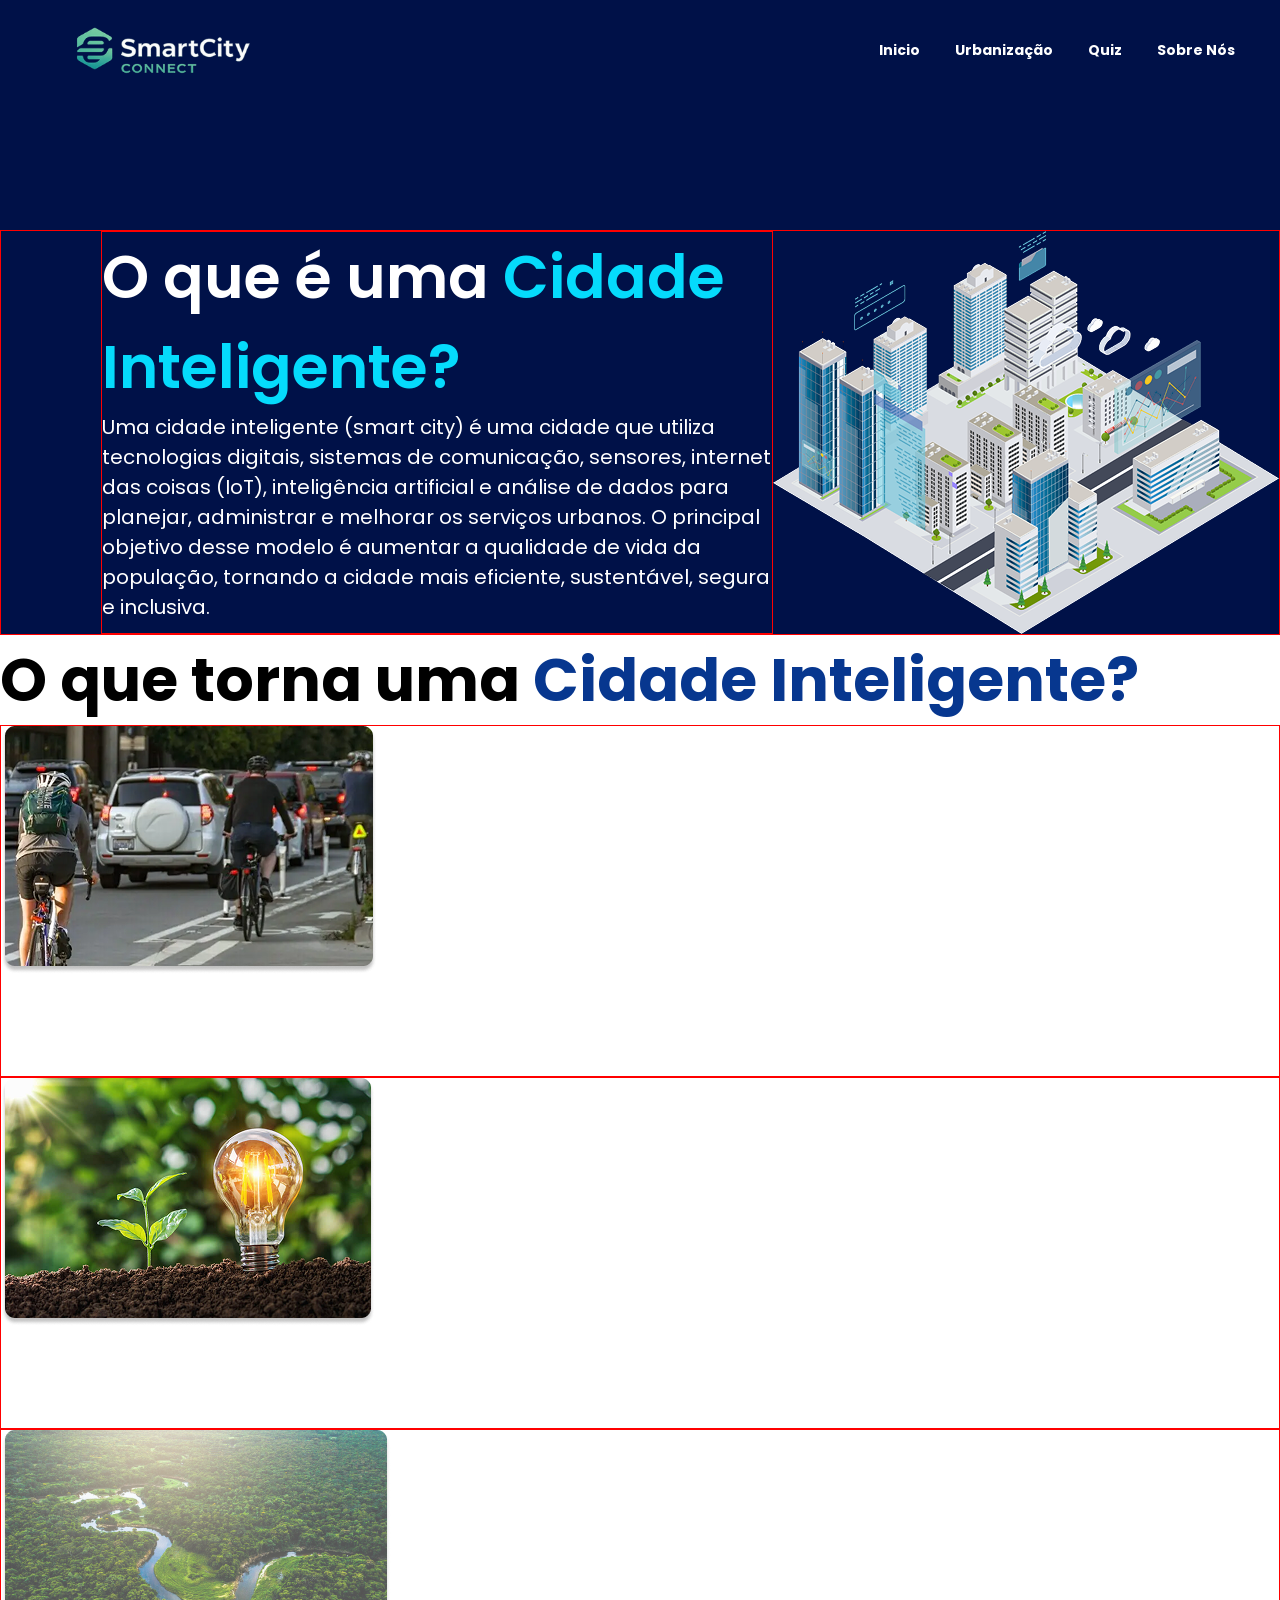
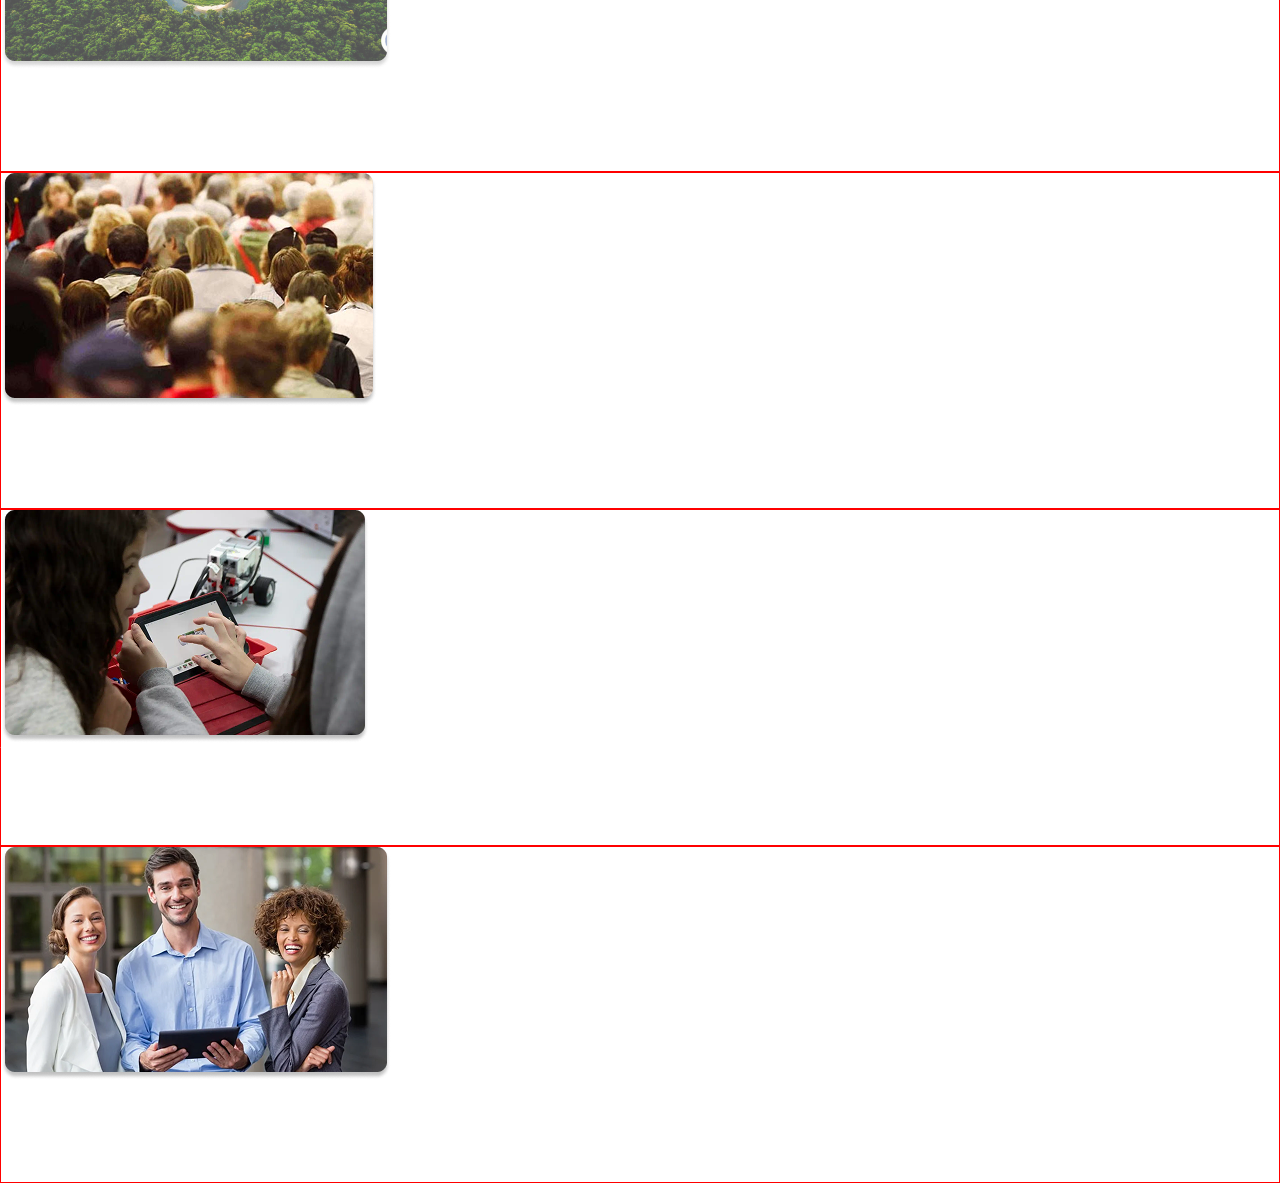
==== cidades.html @ 08e02baf "meio caminho andado" ====
<!DOCTYPE html>
<html lang="pt-BR">

<head>
    <meta charset="UTF-8">
    <meta name="viewport" content="width=device-width, initial-scale=1.0">
    <link
    href="https://fonts.googleapis.com/css2?family=Poppins:ital,wght@0,100;0,200;0,300;0,400;0,500;0,600;0,700;0,800;0,900;1,100;1,200;1,300;1,400;1,500;1,600;1,700;1,800;1,900&display=swap"
    rel="stylesheet">
    <link rel="shortcut icon" href="imgs/icone.png" type="image/x-icon">
    <link rel="stylesheet" href="cidades.css">
    <link rel="stylesheet" href="nav.css">
    <title>Cidades Inteligentes</title>
</head>

<body>
    <header>
        <img src="imgs/logo 1.png" alt="Logo">

        <nav>
            <a href="index.html">Inicio</a>
            <a href="">Urbanização</a>
            <a href="quiz.html">Quiz</a>
            <a href="">Sobre Nós</a>
        </nav>
    </header>

    <section class="cidadeEsperta">
        <div class="infoCidadeInteligente">
            <h1>O que é uma <span>Cidade Inteligente?</span></h1>
            <p>Uma cidade inteligente (smart city) é uma cidade que utiliza tecnologias digitais, sistemas de
                comunicação, sensores, internet das coisas (IoT), inteligência artificial e análise de dados para
                planejar, administrar e melhorar os serviços urbanos. O principal objetivo desse modelo é aumentar a
                qualidade de vida da população, tornando a cidade mais eficiente, sustentável, segura e inclusiva.</p>
        </div>
        <img src="imgs/cidadeSmart.png" alt="">
    </section>

    <section class="tornaInteligente">
        <h2>O que torna uma <span>Cidade Inteligente?</span></h2>
        <div>
            <img src="imgs/mobilidade.png" alt="">
            <h3>Mobilidade inteligente</h3>
            <ul>
                <li>Semáforos que se adaptam ao trânsito em tempo real</li>
                <li>Sistemas de transporte público conectados</li>
                <li>Aplicativo para informar rotas e horários</li>
            </ul>
        </div>
        <div>
            <img src="imgs/energia.png" alt="">
            <h3>Gestão eficiente de energia</h3>
            <ul>
                <li>Iluminação pública com leds e sensores</li>
                <li>Redes elétricas inteligentes (smart grids)</li>
                <li>Uso de energias renováveis</li>
            </ul>
        </div>
        <div>
            <img src="imgs/sustentabilide.png" alt="">
            <h3>Sustentbilidade ambiental</h3>
            <ul>
                <li>Monitoramento da qualidade do ar</li>
                <li>Gestão inteligente de resíduos</li>
                <li>Controle do consumo de água</li>
            </ul>
        </div>
        <div>
            <img src="imgs/cidadao.png" alt="">
            <h3>Participação cidadã</h3>
            <ul>
                <li>Ferramentas digitais para sugestões e reclamações</li>
                <li>Transparência na gestão pública</li>
                <li>Consultas públicas online</li>
            </ul>
        </div>
        <div>
            <img src="imgs/tecnologia.png" alt="">
            <h3>Tecnologia e conectividade</h3>
            <ul>
                <li>Internet de alta velocidade</li>
                <li>Sensores espalhados pela cidade para coletar dados</li>
                <li>Plataformas digitais para serviços públicos</li>
            </ul>
        </div>
        <div>
            <img src="imgs/servico.png" alt="">
            <h3>Serviços públicos eficientes</h3>
            <ul>
                <li>Saúde digital e telemedicina</li>
                <li>Segurança com monitoramento inteligente</li>
                <li>Atendimento ao cidadão por aplicativos e portais onlines</li>
            </ul>
        </div>
    </section>

</body>

</html>
---- cidades.css ----
* {
    margin: 0;
    padding: 0;
    box-sizing: border-box;
    font-size: 62.5%;
    color: white;
    font-family: 'Poppins', sans-serif;
}

body {
    min-height: 100vh;
    background: #001148;
}

h1{
    font-size: 6rem;
    font-weight: 600;
}

p, li{
    font-size: 2rem;
}

.infoCidadeInteligente {
    margin-left: 10rem;
    p {
        max-width: 68.5rem;
    }

    span {
        font-size: 6rem;
        font-weight: 600;
        color: #05DBFC;
    }
}

.cidadeEsperta {
    display: flex;
    border: solid 1px red;
}

div {
    border: 1px solid red;
}

.tornaInteligente {
    background: white;
    
    h2 {
        color: black;
        font-size: 6rem;
    }

    span {
        color: #07378F;
        font-size: 6rem;
    }
}
---- nav.css ----
header {
    width: 100%;
    height: 230px;
    padding: 10px 45px;
    display: flex;
    justify-content: space-between;
    align-items: center;
}


header img {
    height: 200px;      
    width: auto;
    display: block;
}


nav {
    display: flex;
    align-items: center;
    gap: 35px;
    margin-left: auto;
    align-self: flex-start;
    margin-top: 30px; 
}

nav a {
    text-decoration: none;
    color: white;
    font-size: 14px;
    font-weight: bold;
    transition: 0.2s ease;
}

nav a:hover {
    transform: scale(1.05);
}

.destaque {
    border: 1px solid #00ff9d;
    padding: 10px 16px;
    border-radius: 25px;
}
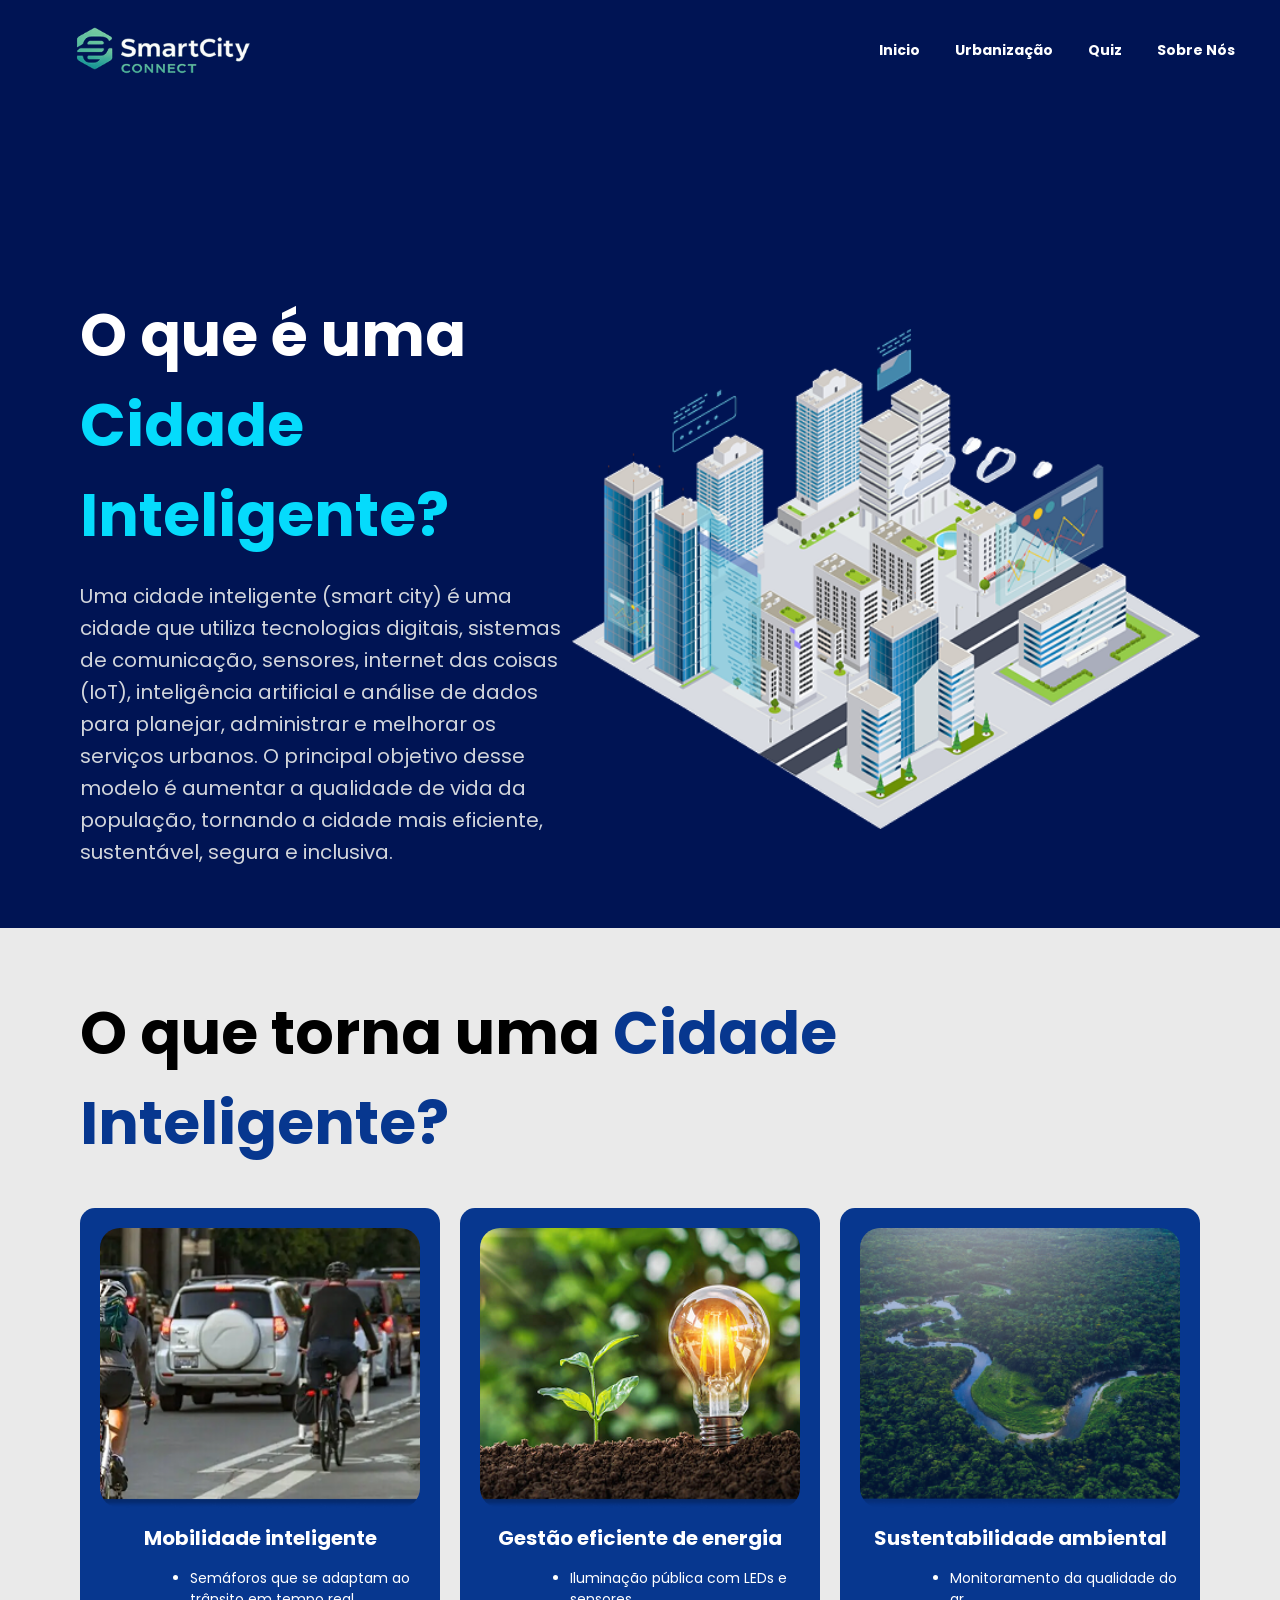
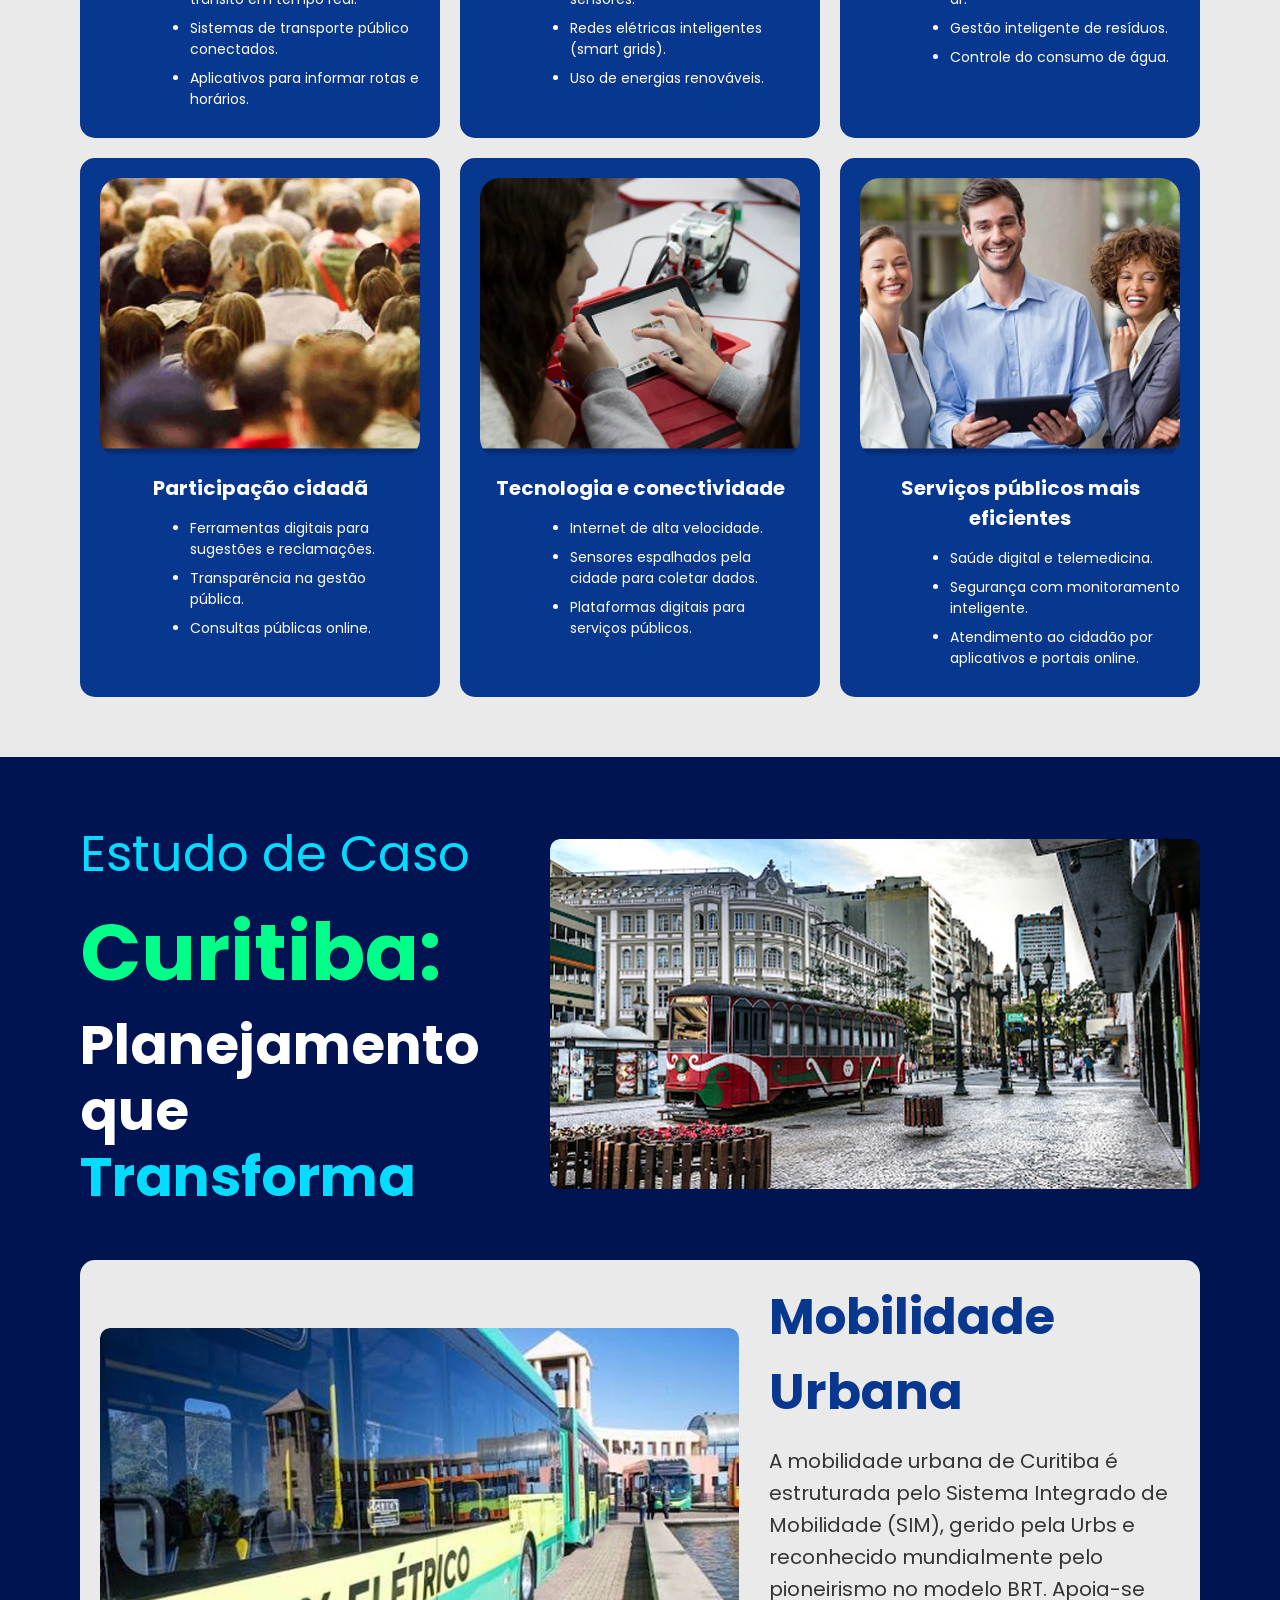
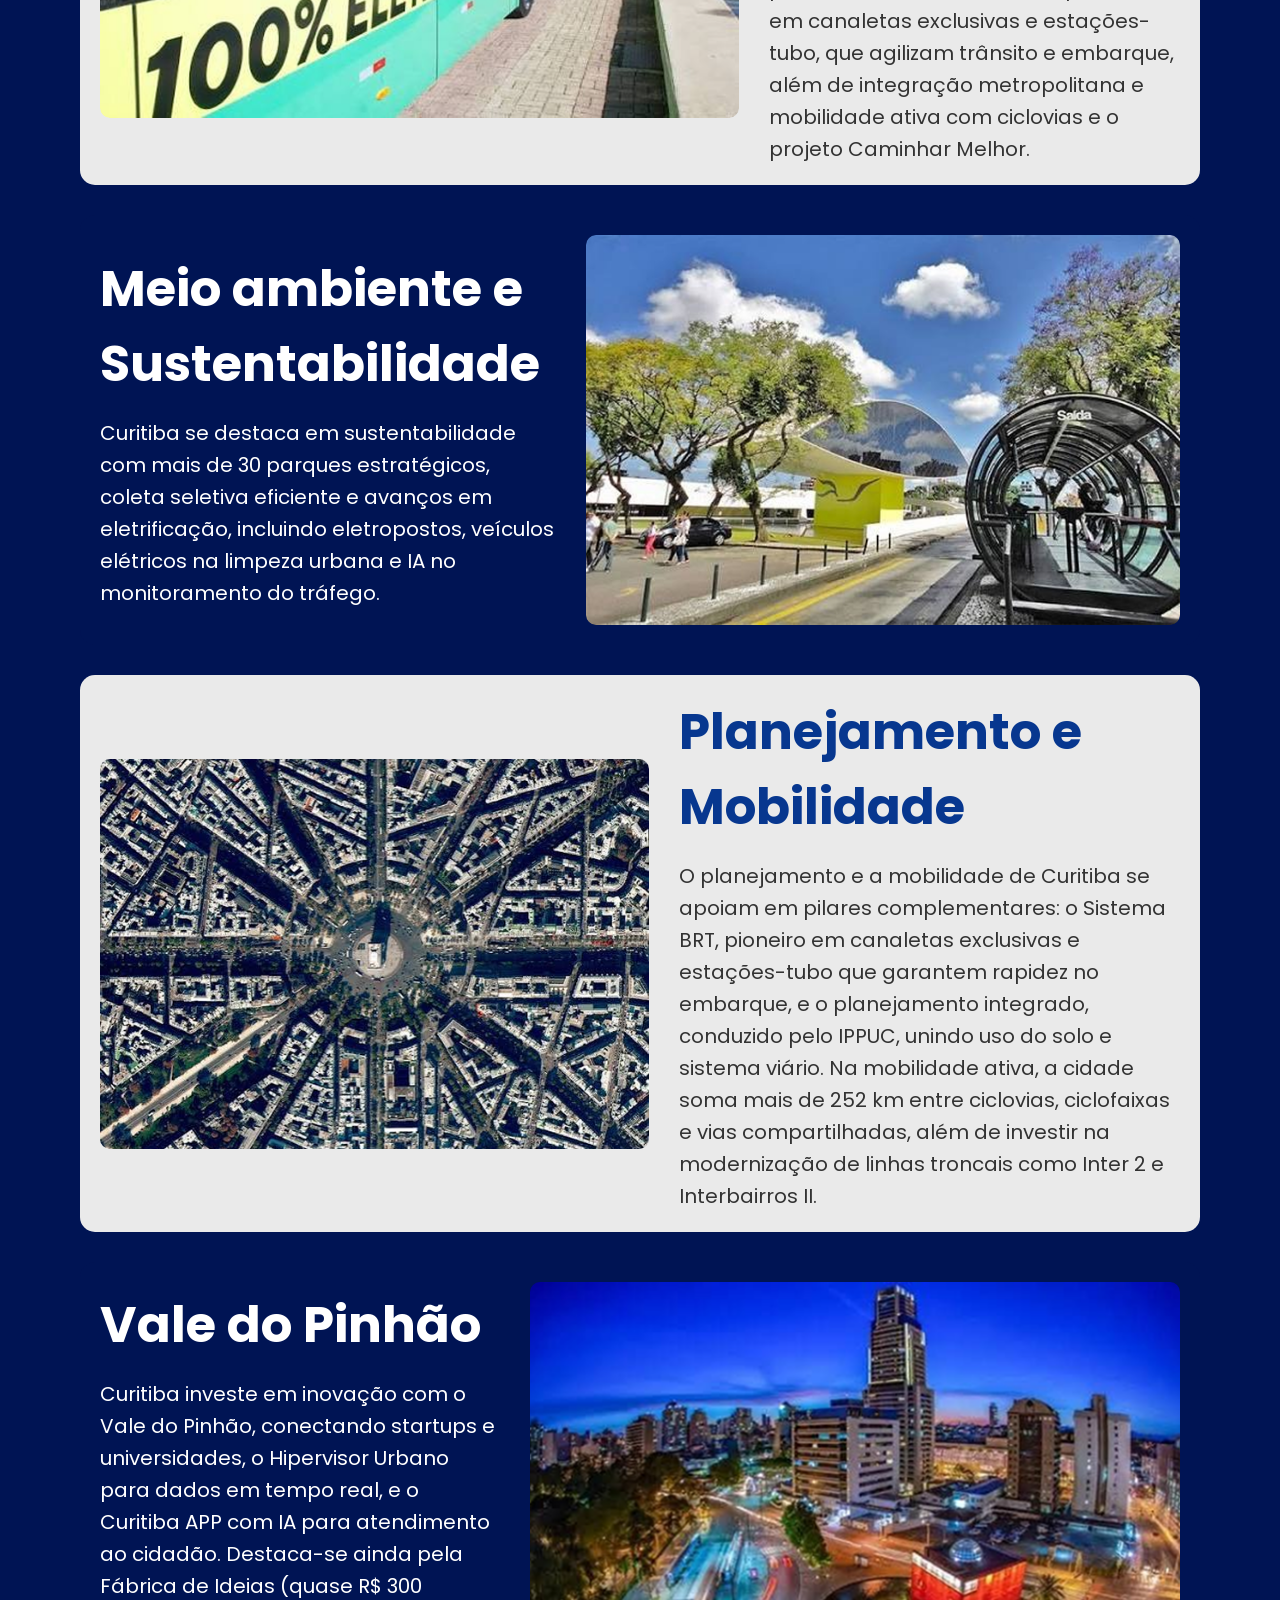
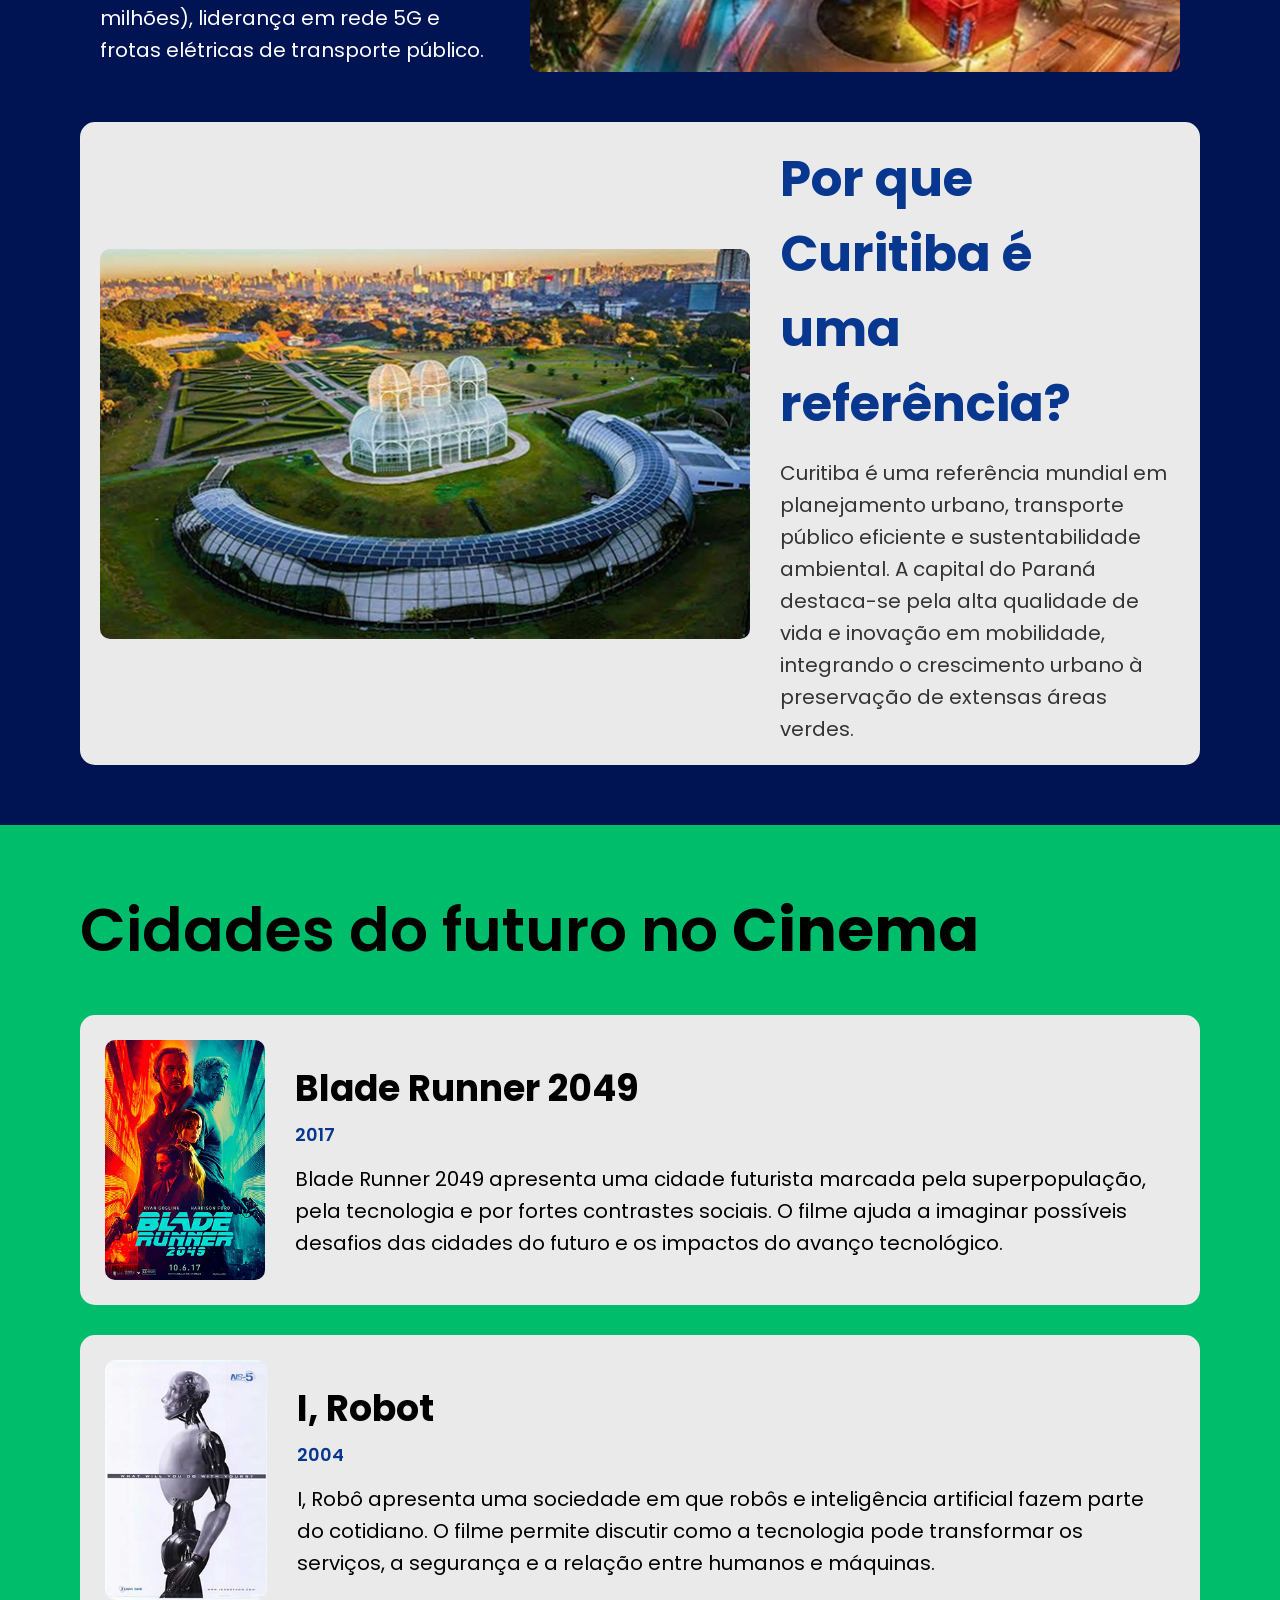
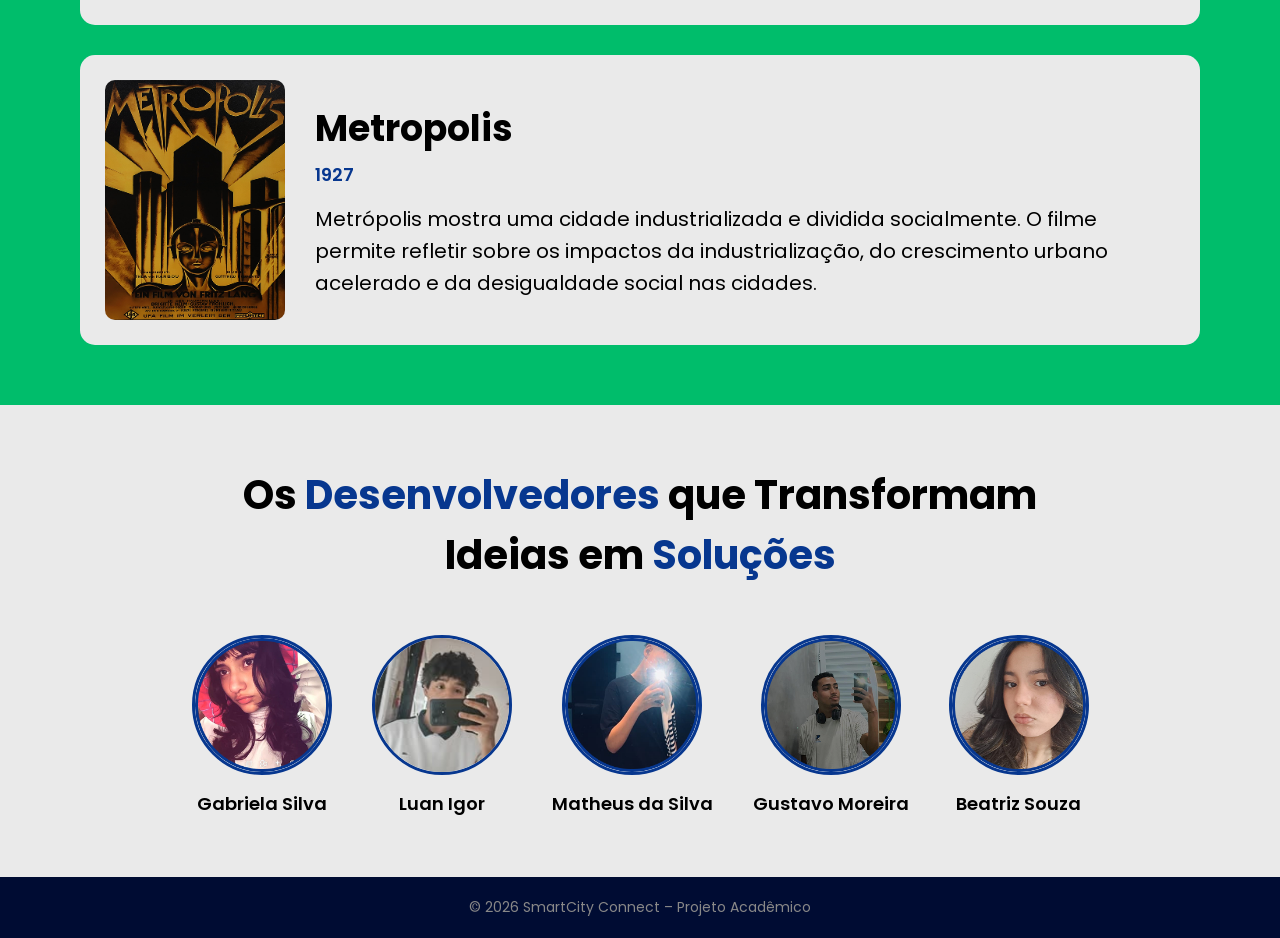
==== commit 8eaf03a8: "tudo quase pronto, só falta a pagína urbanização" ====
--- a/cidades.html
+++ b/cidades.html
@@ -4,96 +4,218 @@
 <head>
     <meta charset="UTF-8">
     <meta name="viewport" content="width=device-width, initial-scale=1.0">
-    <link
-    href="https://fonts.googleapis.com/css2?family=Poppins:ital,wght@0,100;0,200;0,300;0,400;0,500;0,600;0,700;0,800;0,900;1,100;1,200;1,300;1,400;1,500;1,600;1,700;1,800;1,900&display=swap"
-    rel="stylesheet">
+    <link href="https://fonts.googleapis.com/css2?family=Poppins:wght@300;400;500;600;700&display=swap" rel="stylesheet">
     <link rel="shortcut icon" href="imgs/icone.png" type="image/x-icon">
+    <link rel="stylesheet" href="nav.css">
     <link rel="stylesheet" href="cidades.css">
-    <link rel="stylesheet" href="nav.css">
     <title>Cidades Inteligentes</title>
 </head>
 
 <body>
     <header>
         <img src="imgs/logo 1.png" alt="Logo">
-
+    
         <nav>
-            <a href="index.html">Inicio</a>
-            <a href="">Urbanização</a>
-            <a href="quiz.html">Quiz</a>
-            <a href="">Sobre Nós</a>
+          <a href="index.html">Inicio</a>
+          <a href="">Urbanização</a>
+          <a href="quiz.html">Quiz</a>
+          <a href="#sobre-nos">Sobre Nós</a>
         </nav>
-    </header>
+      </header>
 
     <section class="cidadeEsperta">
         <div class="infoCidadeInteligente">
-            <h1>O que é uma <span>Cidade Inteligente?</span></h1>
+            <h1>O que é uma <span class="ciano">Cidade Inteligente?</span></h1>
             <p>Uma cidade inteligente (smart city) é uma cidade que utiliza tecnologias digitais, sistemas de
                 comunicação, sensores, internet das coisas (IoT), inteligência artificial e análise de dados para
                 planejar, administrar e melhorar os serviços urbanos. O principal objetivo desse modelo é aumentar a
                 qualidade de vida da população, tornando a cidade mais eficiente, sustentável, segura e inclusiva.</p>
         </div>
-        <img src="imgs/cidadeSmart.png" alt="">
+        <img src="imgs/cidadeSmart.png" alt="Ilustração Cidade Inteligente" class="imgCidadeSmart">
     </section>
 
     <section class="tornaInteligente">
         <h2>O que torna uma <span>Cidade Inteligente?</span></h2>
-        <div>
-            <img src="imgs/mobilidade.png" alt="">
-            <h3>Mobilidade inteligente</h3>
-            <ul>
-                <li>Semáforos que se adaptam ao trânsito em tempo real</li>
-                <li>Sistemas de transporte público conectados</li>
-                <li>Aplicativo para informar rotas e horários</li>
-            </ul>
-        </div>
-        <div>
-            <img src="imgs/energia.png" alt="">
-            <h3>Gestão eficiente de energia</h3>
-            <ul>
-                <li>Iluminação pública com leds e sensores</li>
-                <li>Redes elétricas inteligentes (smart grids)</li>
-                <li>Uso de energias renováveis</li>
-            </ul>
-        </div>
-        <div>
-            <img src="imgs/sustentabilide.png" alt="">
-            <h3>Sustentbilidade ambiental</h3>
-            <ul>
-                <li>Monitoramento da qualidade do ar</li>
-                <li>Gestão inteligente de resíduos</li>
-                <li>Controle do consumo de água</li>
-            </ul>
-        </div>
-        <div>
-            <img src="imgs/cidadao.png" alt="">
-            <h3>Participação cidadã</h3>
-            <ul>
-                <li>Ferramentas digitais para sugestões e reclamações</li>
-                <li>Transparência na gestão pública</li>
-                <li>Consultas públicas online</li>
-            </ul>
-        </div>
-        <div>
-            <img src="imgs/tecnologia.png" alt="">
-            <h3>Tecnologia e conectividade</h3>
-            <ul>
-                <li>Internet de alta velocidade</li>
-                <li>Sensores espalhados pela cidade para coletar dados</li>
-                <li>Plataformas digitais para serviços públicos</li>
-            </ul>
-        </div>
-        <div>
-            <img src="imgs/servico.png" alt="">
-            <h3>Serviços públicos eficientes</h3>
-            <ul>
-                <li>Saúde digital e telemedicina</li>
-                <li>Segurança com monitoramento inteligente</li>
-                <li>Atendimento ao cidadão por aplicativos e portais onlines</li>
-            </ul>
-        </div>
-    </section>
-
+
+        <div class="cards">
+            <div class="card">
+                <img src="imgs/mobilidade.png" alt="Mobilidade">
+                <h3>Mobilidade inteligente</h3>
+                <ul>
+                    <li>Semáforos que se adaptam ao trânsito em tempo real.</li>
+                    <li>Sistemas de transporte público conectados.</li>
+                    <li>Aplicativos para informar rotas e horários.</li>
+                </ul>
+            </div>
+
+            <div class="card">
+                <img src="imgs/energia.png" alt="Energia">
+                <h3>Gestão eficiente de energia</h3>
+                <ul>
+                    <li>Iluminação pública com LEDs e sensores.</li>
+                    <li>Redes elétricas inteligentes (smart grids).</li>
+                    <li>Uso de energias renováveis.</li>
+                </ul>
+            </div>
+
+            <div class="card">
+                <img src="imgs/sustentabilide.png" alt="Sustentabilidade">
+                <h3>Sustentabilidade ambiental</h3>
+                <ul>
+                    <li>Monitoramento da qualidade do ar.</li>
+                    <li>Gestão inteligente de resíduos.</li>
+                    <li>Controle do consumo de água.</li>
+                </ul>
+            </div>
+
+            <div class="card">
+                <img src="imgs/cidadao.png" alt="Participação">
+                <h3>Participação cidadã</h3>
+                <ul>
+                    <li>Ferramentas digitais para sugestões e reclamações.</li>
+                    <li>Transparência na gestão pública.</li>
+                    <li>Consultas públicas online.</li>
+                </ul>
+            </div>
+
+            <div class="card">
+                <img src="imgs/tecnologia.png" alt="Tecnologia">
+                <h3>Tecnologia e conectividade</h3>
+                <ul>
+                    <li>Internet de alta velocidade.</li>
+                    <li>Sensores espalhados pela cidade para coletar dados.</li>
+                    <li>Plataformas digitais para serviços públicos.</li>
+                </ul>
+            </div>
+
+            <div class="card">
+                <img src="imgs/servico.png" alt="Serviços">
+                <h3>Serviços públicos mais eficientes</h3>
+                <ul>
+                    <li>Saúde digital e telemedicina.</li>
+                    <li>Segurança com monitoramento inteligente.</li>
+                    <li>Atendimento ao cidadão por aplicativos e portais online.</li>
+                </ul>
+            </div>
+        </div>
+    </section>
+
+    <section class="caso">
+        <div class="headerCaso">
+            <div class="textoCaso">
+                <h2>Estudo de Caso</h2>
+                <h1 id="coritiba">Curitiba:</h1>
+                <p>Planejamento que <br><span class="ciano">Transforma</span></p>
+            </div>
+            <img src="imgs/coritiba2.png" alt="Bonde Curitiba" class="imgHeaderCaso">
+        </div>
+
+        <div class="cardsCaso">
+            <div class="cardCaso">
+                <img src="imgs/curotiba 1.png" alt="Ônibus Elétrico">
+                <div class="conteudoCaso">
+                    <h3>Mobilidade Urbana</h3>
+                    <p>A mobilidade urbana de Curitiba é estruturada pelo Sistema Integrado de Mobilidade (SIM), gerido pela Urbs e reconhecido mundialmente pelo pioneirismo no modelo BRT. Apoia-se em canaletas exclusivas e estações-tubo, que agilizam trânsito e embarque, além de integração metropolitana e mobilidade ativa com ciclovias e o projeto Caminhar Melhor.</p>
+                </div>
+            </div>
+
+            <div class="cardCaso inverte">
+                <div class="conteudoCaso">
+                    <h3>Meio ambiente e <br>Sustentabilidade</h3>
+                    <p>Curitiba se destaca em sustentabilidade com mais de 30 parques estratégicos, coleta seletiva eficiente e avanços em eletrificação, incluindo eletropostos, veículos elétricos na limpeza urbana e IA no monitoramento do tráfego.</p>
+                </div>
+                <img src="imgs/meio 1.png" alt="Estação Tubo Verde">
+            </div>
+
+            <div class="cardCaso">
+                <img src="imgs/pilarex 1.png" alt="Vista aérea Curitiba">
+                <div class="conteudoCaso">
+                    <h3>Planejamento e <br>Mobilidade</h3>
+                    <p>O planejamento e a mobilidade de Curitiba se apoiam em pilares complementares: o Sistema BRT, pioneiro em canaletas exclusivas e estações-tubo que garantem rapidez no embarque, e o planejamento integrado, conduzido pelo IPPUC, unindo uso do solo e sistema viário. Na mobilidade ativa, a cidade soma mais de 252 km entre ciclovias, ciclofaixas e vias compartilhadas, além de investir na modernização de linhas troncais como Inter 2 e Interbairros II.</p>
+                </div>
+            </div>
+
+            <div class="cardCaso inverte">
+                <div class="conteudoCaso">
+                    <h3>Vale do Pinhão</h3>
+                    <p>Curitiba investe em inovação com o Vale do Pinhão, conectando startups e universidades, o Hipervisor Urbano para dados em tempo real, e o Curitiba APP com IA para atendimento ao cidadão. Destaca-se ainda pela Fábrica de Ideias (quase R$ 300 milhões), liderança em rede 5G e frotas elétricas de transporte público.</p>
+                </div>
+                <img src="imgs/vava.png" alt="Vale do Pinhão à noite">
+            </div>
+
+            <div class="cardCaso">
+                <img src="imgs/titi 1.png" alt="Jardim Botânico">
+                <div class="conteudoCaso">
+                    <h3>Por que Curitiba é <br>uma referência?</h3>
+                    <p>Curitiba é uma referência mundial em planejamento urbano, transporte público eficiente e sustentabilidade ambiental. A capital do Paraná destaca-se pela alta qualidade de vida e inovação em mobilidade, integrando o crescimento urbano à preservação de extensas áreas verdes.</p>
+                </div>
+            </div>
+        </div>
+    </section>
+
+    <section class="cinema">
+        <h2>Cidades do futuro no <span>Cinema</span></h2>
+
+        <div class="cardsCinema">
+            <div class="cardCinema">
+                <img src="imgs/blade.png" alt="Blade Runner 2049">
+                <div class="infoCinema">
+                    <h3>Blade Runner 2049</h3>
+                    <span class="ano">2017</span>
+                    <p>Blade Runner 2049 apresenta uma cidade futurista marcada pela superpopulação, pela tecnologia e por fortes contrastes sociais. O filme ajuda a imaginar possíveis desafios das cidades do futuro e os impactos do avanço tecnológico.</p>
+                </div>
+            </div>
+
+            <div class="cardCinema">
+                <img src="imgs/robot.png" alt="I, Robot">
+                <div class="infoCinema">
+                    <h3>I, Robot</h3>
+                    <span class="ano">2004</span>
+                    <p>I, Robô apresenta uma sociedade em que robôs e inteligência artificial fazem parte do cotidiano. O filme permite discutir como a tecnologia pode transformar os serviços, a segurança e a relação entre humanos e máquinas.</p>
+                </div>
+            </div>
+
+            <div class="cardCinema">
+                <img src="imgs/metropolis.png" alt="Metropolis">
+                <div class="infoCinema">
+                    <h3>Metropolis</h3>
+                    <span class="ano">1927</span>
+                    <p>Metrópolis mostra uma cidade industrializada e dividida socialmente. O filme permite refletir sobre os impactos da industrialização, do crescimento urbano acelerado e da desigualdade social nas cidades.</p>
+                </div>
+            </div>
+        </div>
+    </section>
+
+    <section class="desenvolvedores" id="sobre-nos">
+        <h2>Os <span>Desenvolvedores</span> que Transformam <br>Ideias em <span>Soluções</span></h2>
+
+        <div class="gridDevs">
+            <div class="dev">
+                <img src="imgs/gaga.png" alt="Gabriela Silva">
+                <p>Gabriela Silva</p>
+            </div>
+            <div class="dev">
+                <img src="imgs/euu.jpg" alt="Luan Igor">
+                <p>Luan Igor</p>
+            </div>
+            <div class="dev">
+                <img src="imgs/mama.png" alt="Matheus da Silva">
+                <p>Matheus da Silva</p>
+            </div>
+            <div class="dev">
+                <img src="imgs/gugu.png" alt="Gustavo Moreira">
+                <p>Gustavo Moreira</p>
+            </div>
+            <div class="dev">
+                <img src="imgs/bibi.png" alt="Beatriz Souza">
+                <p>Beatriz Souza</p>
+            </div>
+        </div>
+    </section>
+
+    <footer>
+        <p>&copy; 2026 SmartCity Connect – Projeto Acadêmico</p>
+    </footer>
 </body>
 
-</html>+</html>
--- a/cidades.css
+++ b/cidades.css
@@ -3,56 +3,325 @@
     padding: 0;
     box-sizing: border-box;
     font-size: 62.5%;
-    color: white;
     font-family: 'Poppins', sans-serif;
+}
+
+:root {
+    --bg-dark: #001454;
+    --card-blue: #07378F;
+    --cyan: #05DBFC;
+    --green-bright: #00FF88;
+    --cinema-bg: #00BD6B;
+    --light-bg: #EAEAEA;
+    --white: #FFFFFF;
 }
 
 body {
     min-height: 100vh;
-    background: #001148;
-}
-
-h1{
+    background: var(--bg-dark);
+    color: var(--white);
+}
+
+/* Hero Section */
+.cidadeEsperta {
+    display: flex;
+    align-items: center;
+    justify-content: space-between;
+    padding: 6rem 8rem;
+    background: var(--bg-dark);
+}
+
+.infoCidadeInteligente {
+    max-width: 65rem;
+}
+
+.infoCidadeInteligente h1, .infoCidadeInteligente span {
     font-size: 6rem;
+    font-weight: 700;
+    margin-bottom: 2rem;
+}
+
+.infoCidadeInteligente p {
+    font-size: 2rem;
+    line-height: 1.6;
+    color: #d1d5db;
+}
+
+.ciano {
+    color: var(--cyan);
+}
+
+.imgCidadeSmart {
+    width: 70rem;
+    height: 50rem;
+}
+
+/* O que torna inteligente */
+.tornaInteligente {
+    background: var(--light-bg);
+    padding: 6rem 8rem;
+}
+
+.tornaInteligente h2, .tornaInteligente span {
+    color: #000;
+    font-size: 6rem;
+    font-weight: 700;
+    margin-bottom: 4rem;
+}
+
+.tornaInteligente h2 span {
+    color: var(--card-blue);
+}
+
+.cards {
+    display: grid;
+    width: 100%;
+    grid-template-columns: repeat(3, 1fr);
+    gap: 2rem;
+    
+}
+
+.card {
+    background: var(--card-blue);
+    border-radius: 1.5rem;
+    padding: 2rem;
+    display: flex;
+    flex-direction: column;
+    align-items: flex-start;
+
+    min-height: 50rem;
+}
+
+.card img {
+    width: 100%;
+    height: 28rem;
+    object-fit: cover;
+    border-radius: 2rem;
+    margin-bottom: 1.5rem;
+}
+
+.card h3 {
+    text-align: center;
+    width: 100%;
+    font-size: 2rem;
+    margin-bottom: 1.5rem;
+    color: var(--white);
+}
+
+.card ul {
+    list-style-type: disc;
+    padding-left: 9rem;
+}
+
+.card li {
+    font-size: 1.4rem;
+    line-height: 1.5;
+    margin-bottom: 0.8rem;
+    color: var(--white);
+}
+
+/* Estudo de Caso */
+.caso {
+    background: var(--bg-dark);
+    padding: 6rem 8rem;
+}
+
+.headerCaso {
+    display: flex;
+    justify-content: space-between;
+    align-items: center;
+    margin-bottom: 5rem;
+}
+
+.textoCaso h2 {
+    color: var(--cyan);
+    font-size: 5rem;
+    font-weight: 400;
+}
+
+.textoCaso #coritiba {
+    color: var(--green-bright);
+    font-size: 8rem;
+    font-weight: 700;
+}
+
+.textoCaso p, .textoCaso span.ciano {
+    font-size: 5.5rem;
+    font-weight: 700;
+    line-height: 1.2;
+}
+
+.imgHeaderCaso {
+    width: 65rem;
+    height: 35rem;
+    border-radius: 1rem;
+}
+
+.cardsCaso {
+    display: flex;
+    flex-direction: column;
+    gap: 3rem;
+}
+
+.cardCaso {
+    background: var(--light-bg);
+    border-radius: 1.5rem;
+    display: flex;
+    align-items: center;
+    padding: 2rem;
+    gap: 3rem;
+    color: #000;
+}
+
+.cardCaso img {
+    width: 65rem;
+    height: 39rem;
+    object-fit: cover;
+    border-radius: 1rem;
+}
+
+.conteudoCaso {
+    width: 55%;
+}
+
+.conteudoCaso h3 {
+    font-size: 5rem;
+    color: var(--card-blue);
+    margin-bottom: 1.5rem;
+}
+
+.conteudoCaso p {
+    font-size: 2rem;
+    max-width: 56rem;
+    line-height: 1.6;
+    color: #333;
+}
+
+.cardCaso.inverte {
+    flex-direction: row;
+    background: var(--bg-dark);
+
+    p, h3 {
+        color: var(--white);
+    }
+}
+
+/* Cinema */
+.cinema {
+    background: var(--cinema-bg);
+    padding: 6rem 8rem;
+}
+
+.cinema h2 {
+    font-size: 6rem;
+    color: #000;
+    margin-bottom: 4rem;
     font-weight: 600;
 }
 
-p, li{
+.cinema h2 span {
+    color: #000;
+    font-size: 6rem;
+    font-weight: 700;
+}
+
+.cardsCinema {
+    display: flex;
+    flex-direction: column;
+    gap: 3rem;
+}
+
+.cardCinema {
+    background: var(--light-bg);
+    border-radius: 1.5rem;
+    padding: 2.5rem;
+    display: flex;
+    gap: 3rem;
+    align-items: center;
+    color: #000;
+}
+
+.cardCinema img {
+    width: 18rem;
+    height: 24rem;
+    object-fit: cover;
+    border-radius: 1rem;
+}
+
+.infoCinema h3 {
+    font-size: 3.6rem;
+    margin-bottom: 0.5rem;
+}
+
+.infoCinema .ano {
+    font-size: 1.8rem;
+    color: #07378F;
+    font-weight: 600;
+    display: block;
+    margin-bottom: 1.5rem;
+}
+
+.infoCinema p {
     font-size: 2rem;
-}
-
-.infoCidadeInteligente {
-    margin-left: 10rem;
-    p {
-        max-width: 68.5rem;
-    }
-
-    span {
-        font-size: 6rem;
-        font-weight: 600;
-        color: #05DBFC;
-    }
-}
-
-.cidadeEsperta {
-    display: flex;
-    border: solid 1px red;
-}
-
-div {
-    border: 1px solid red;
-}
-
-.tornaInteligente {
-    background: white;
-    
-    h2 {
-        color: black;
-        font-size: 6rem;
-    }
-
-    span {
-        color: #07378F;
-        font-size: 6rem;
-    }
-}+    line-height: 1.6;
+    color: #000;
+}
+
+/* Desenvolvedores */
+.desenvolvedores {
+    background: var(--light-bg);
+    padding: 6rem 8rem;
+    text-align: center;
+}
+
+.desenvolvedores h2 {
+    font-size: 4rem;
+    color: #000;
+    margin-bottom: 5rem;
+}
+
+.desenvolvedores h2 span {
+    font-size: 4rem;
+    color: var(--card-blue);
+}
+
+.gridDevs {
+    display: flex;
+    justify-content: center;
+    gap: 4rem;
+    flex-wrap: wrap;
+}
+
+.dev {
+    display: flex;
+    flex-direction: column;
+    align-items: center;
+}
+
+.dev img {
+    width: 14rem;
+    height: 14rem;
+    border-radius: 50%;
+    object-fit: cover;
+    border: 4rem solid var(--card-blue);
+    border: 3px solid #07378F;
+    margin-bottom: 1.5rem;
+}
+
+.dev p {
+    font-size: 1.8rem;
+    color: #000;
+    font-weight: 600;
+}
+
+/* Footer */
+footer {
+    background: #000C33;
+    text-align: center;
+    padding: 2rem;
+}
+
+footer p {
+    font-size: 1.4rem;
+    color: #888;
+}
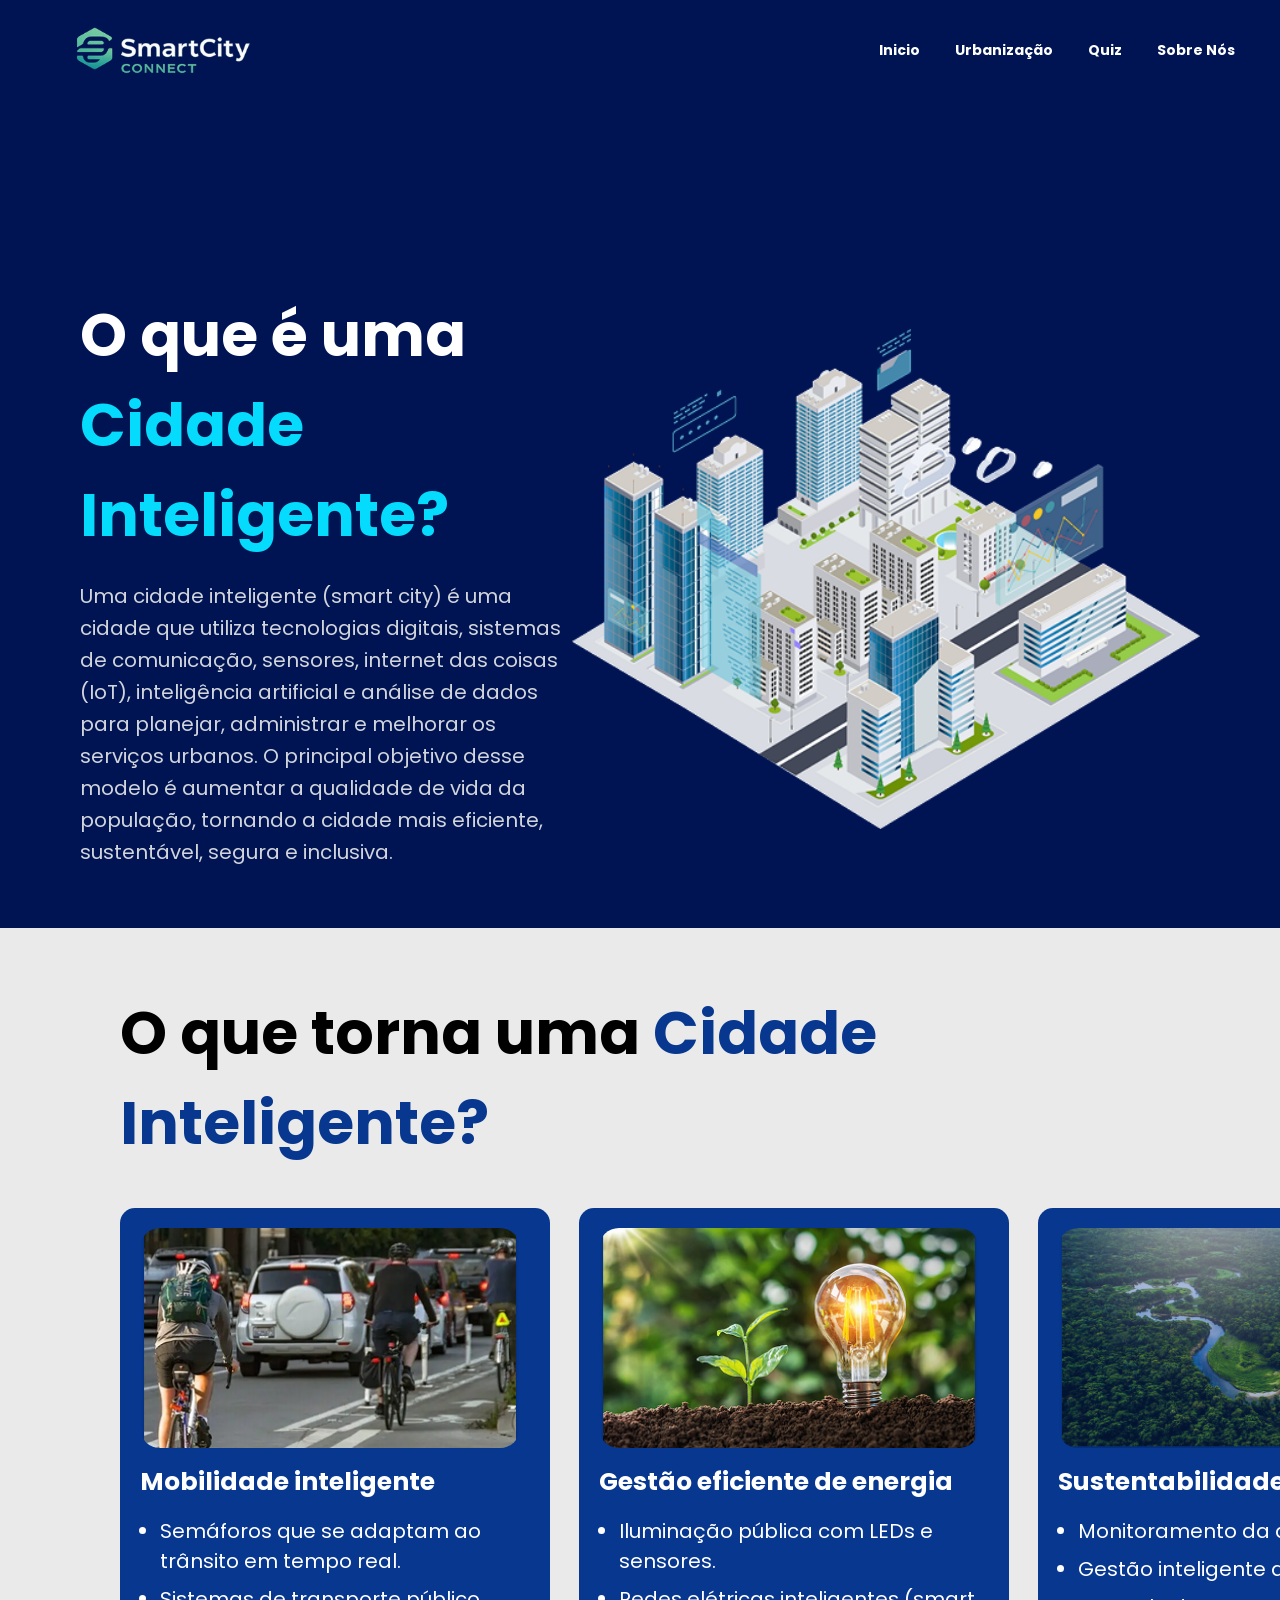
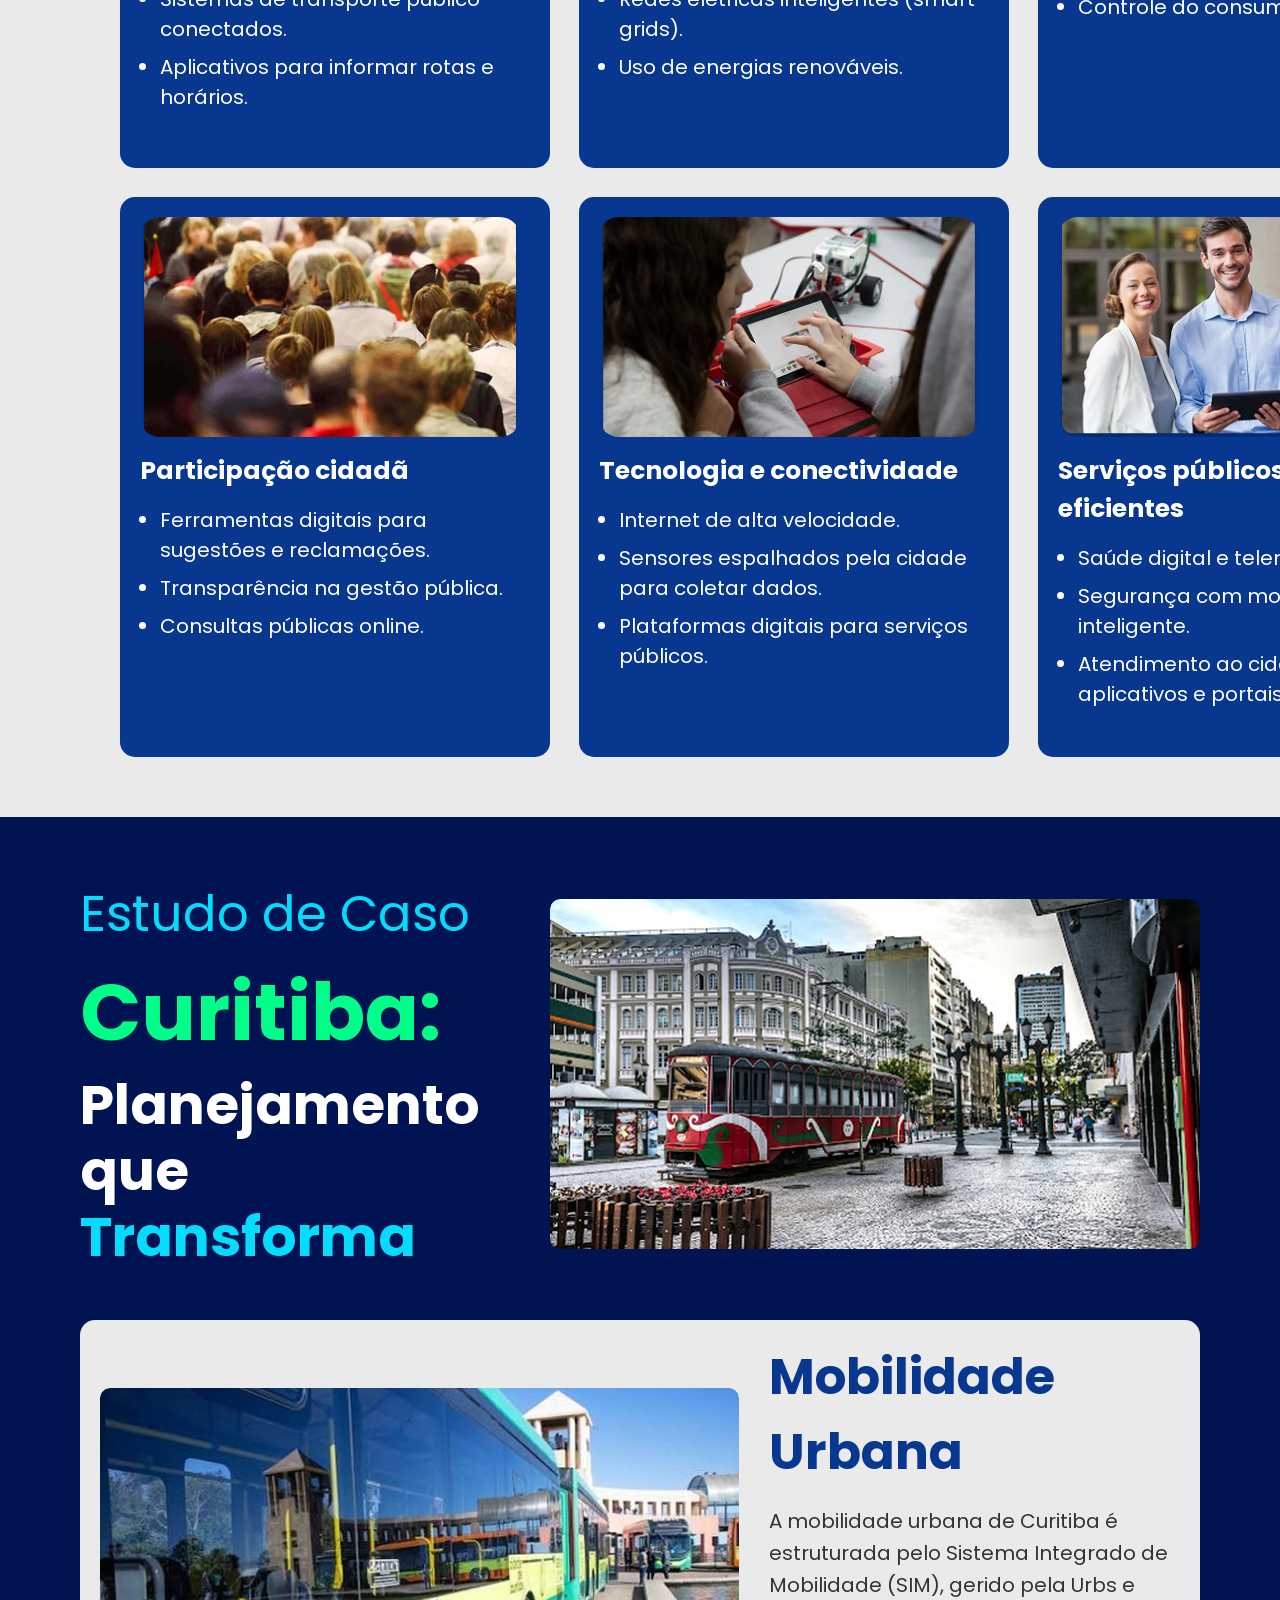
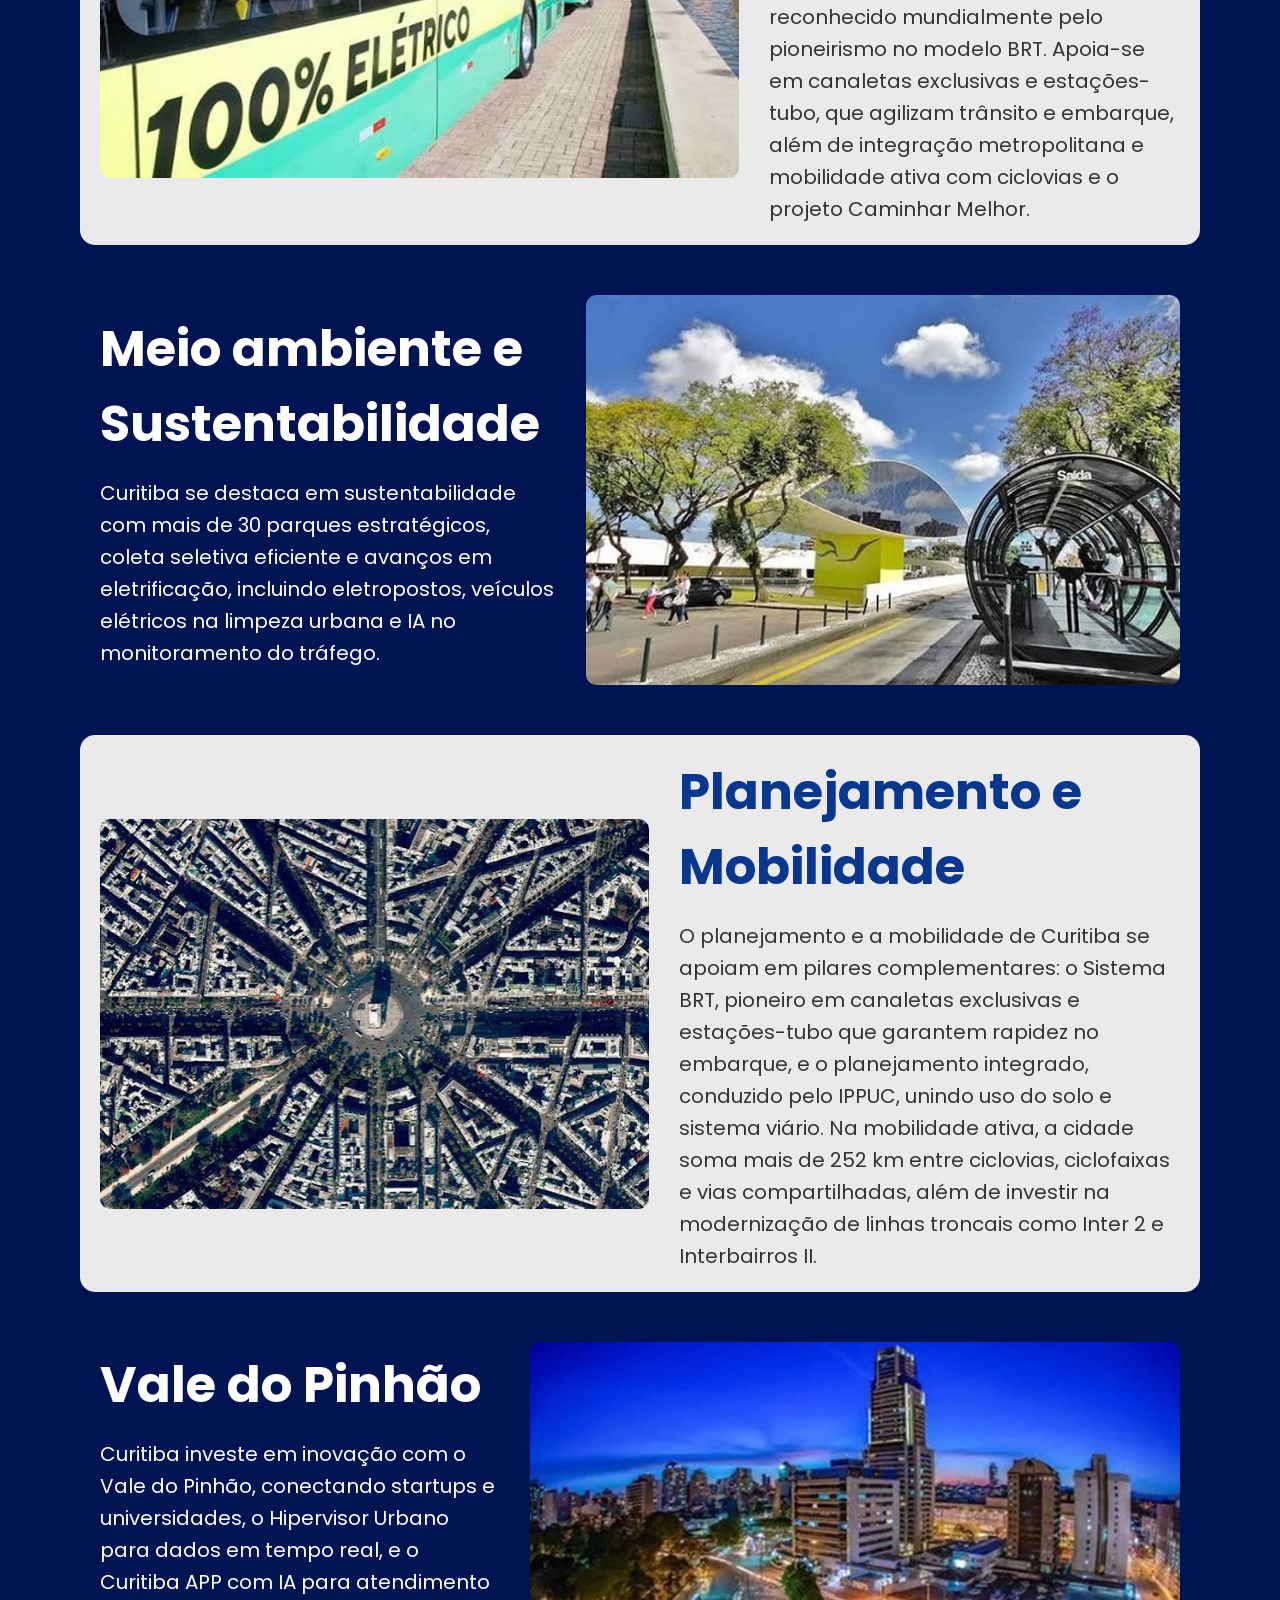
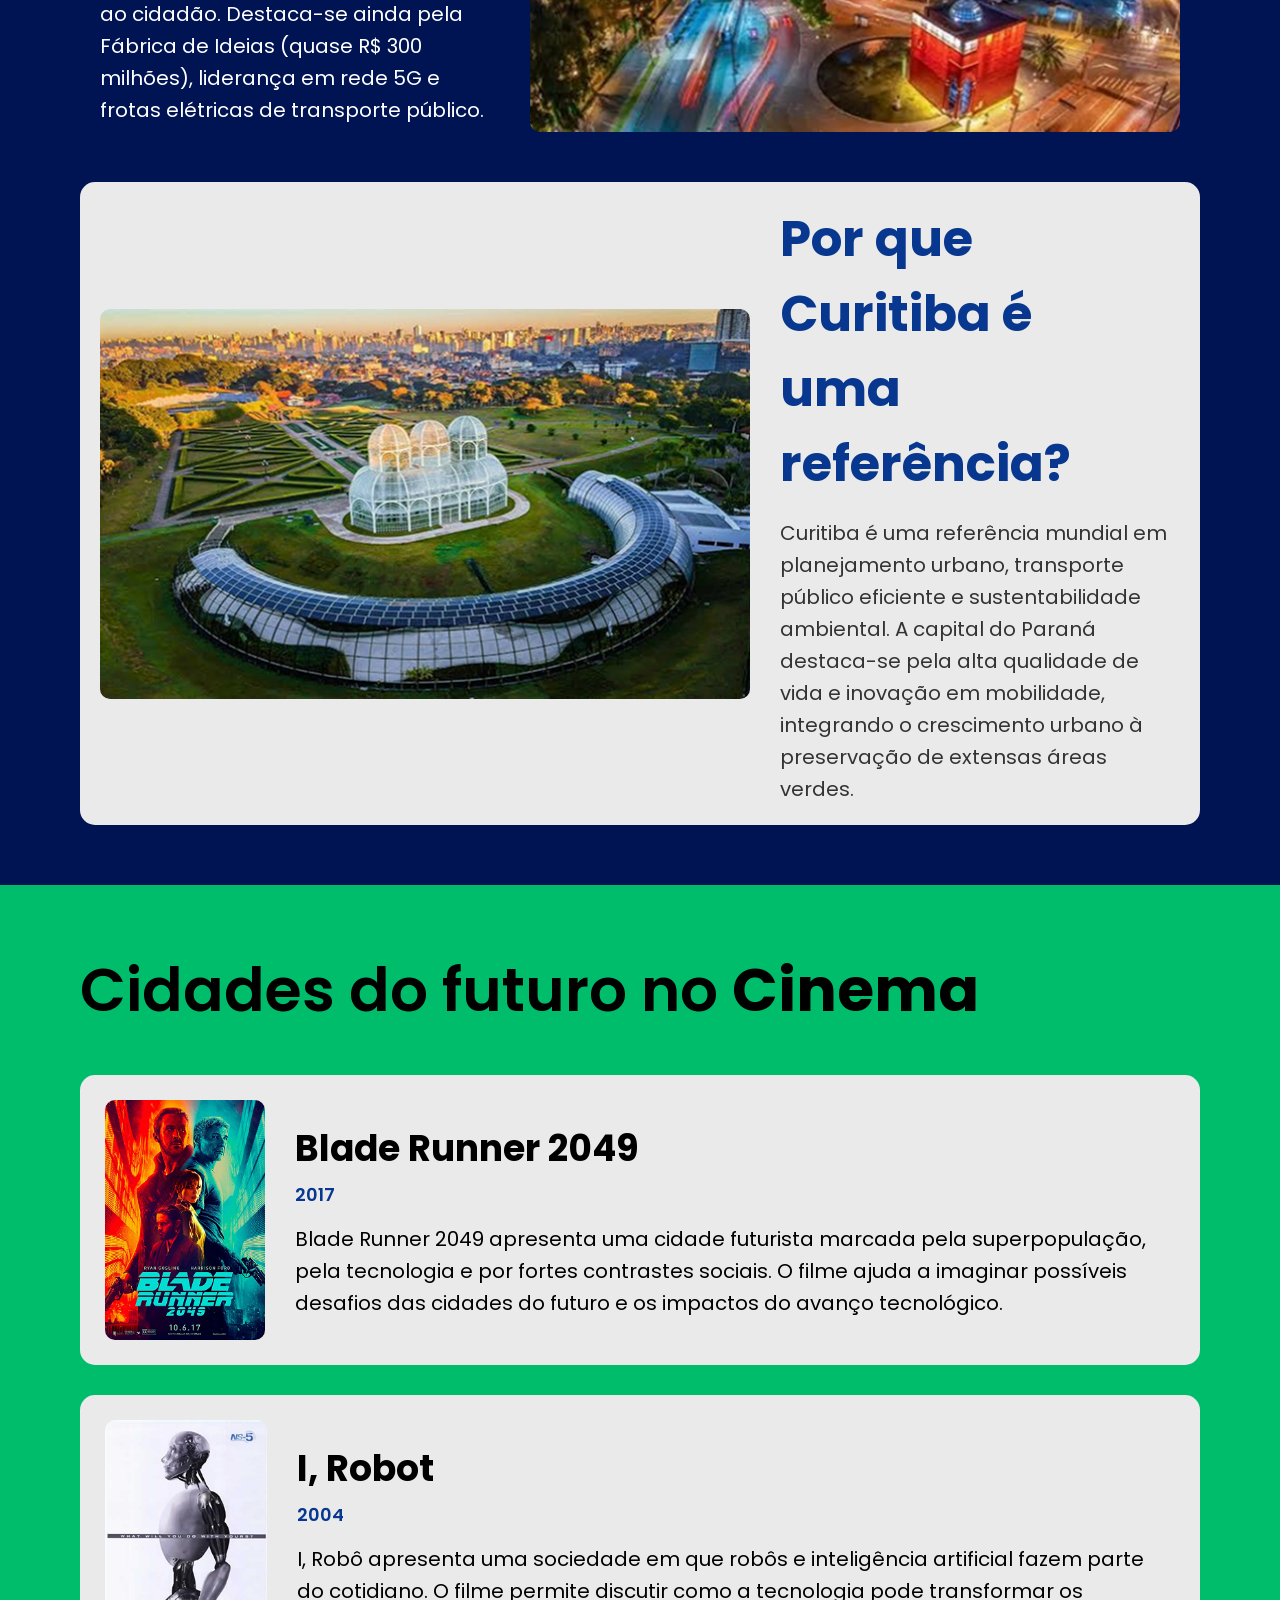
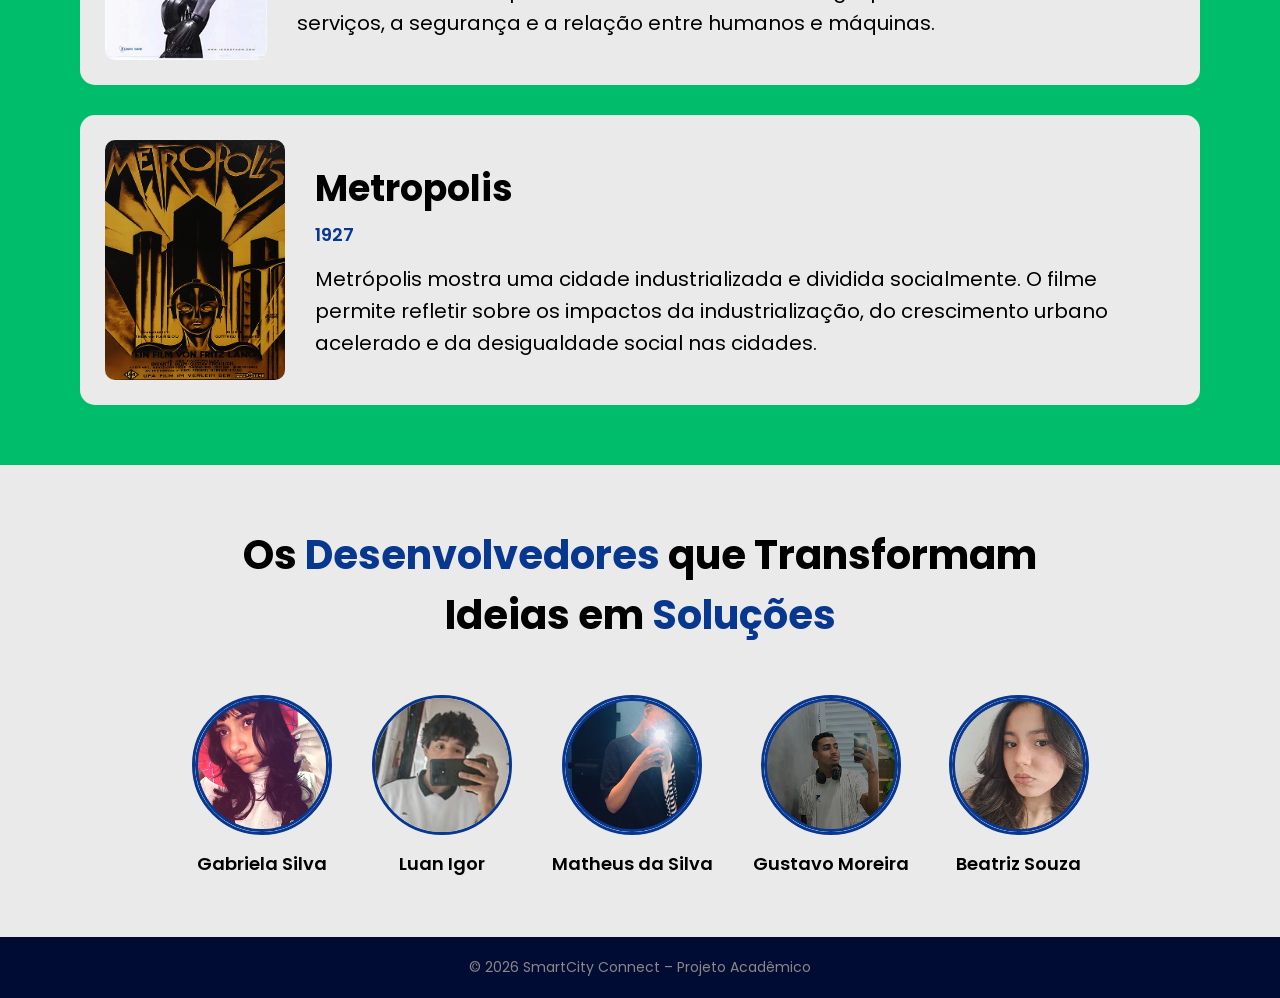
==== commit d810bb11: "avanço" ====
--- a/cidades.html
+++ b/cidades.html
@@ -17,7 +17,7 @@
     
         <nav>
           <a href="index.html">Inicio</a>
-          <a href="">Urbanização</a>
+          <a href="urbanizacao.html">Urbanização</a>
           <a href="quiz.html">Quiz</a>
           <a href="#sobre-nos">Sobre Nós</a>
         </nav>
--- a/cidades.css
+++ b/cidades.css
@@ -22,7 +22,6 @@
     color: var(--white);
 }
 
-/* Hero Section */
 .cidadeEsperta {
     display: flex;
     align-items: center;
@@ -56,10 +55,9 @@
     height: 50rem;
 }
 
-/* O que torna inteligente */
 .tornaInteligente {
     background: var(--light-bg);
-    padding: 6rem 8rem;
+    padding: 6rem 12rem;
 }
 
 .tornaInteligente h2, .tornaInteligente span {
@@ -75,10 +73,8 @@
 
 .cards {
     display: grid;
-    width: 100%;
     grid-template-columns: repeat(3, 1fr);
-    gap: 2rem;
-    
+    gap: 2.9rem;
 }
 
 .card {
@@ -88,39 +84,37 @@
     display: flex;
     flex-direction: column;
     align-items: flex-start;
-
-    min-height: 50rem;
+    height: 56rem;
+    width: 43rem;
 }
 
 .card img {
-    width: 100%;
-    height: 28rem;
+    width: 38rem;
+    height: 22rem;
     object-fit: cover;
     border-radius: 2rem;
     margin-bottom: 1.5rem;
 }
 
 .card h3 {
-    text-align: center;
     width: 100%;
-    font-size: 2rem;
+    font-size: 2.5rem;
     margin-bottom: 1.5rem;
     color: var(--white);
 }
 
 .card ul {
     list-style-type: disc;
-    padding-left: 9rem;
+    padding-left: 2rem;
 }
 
 .card li {
-    font-size: 1.4rem;
+    font-size: 2rem;
     line-height: 1.5;
     margin-bottom: 0.8rem;
     color: var(--white);
 }
 
-/* Estudo de Caso */
 .caso {
     background: var(--bg-dark);
     padding: 6rem 8rem;
